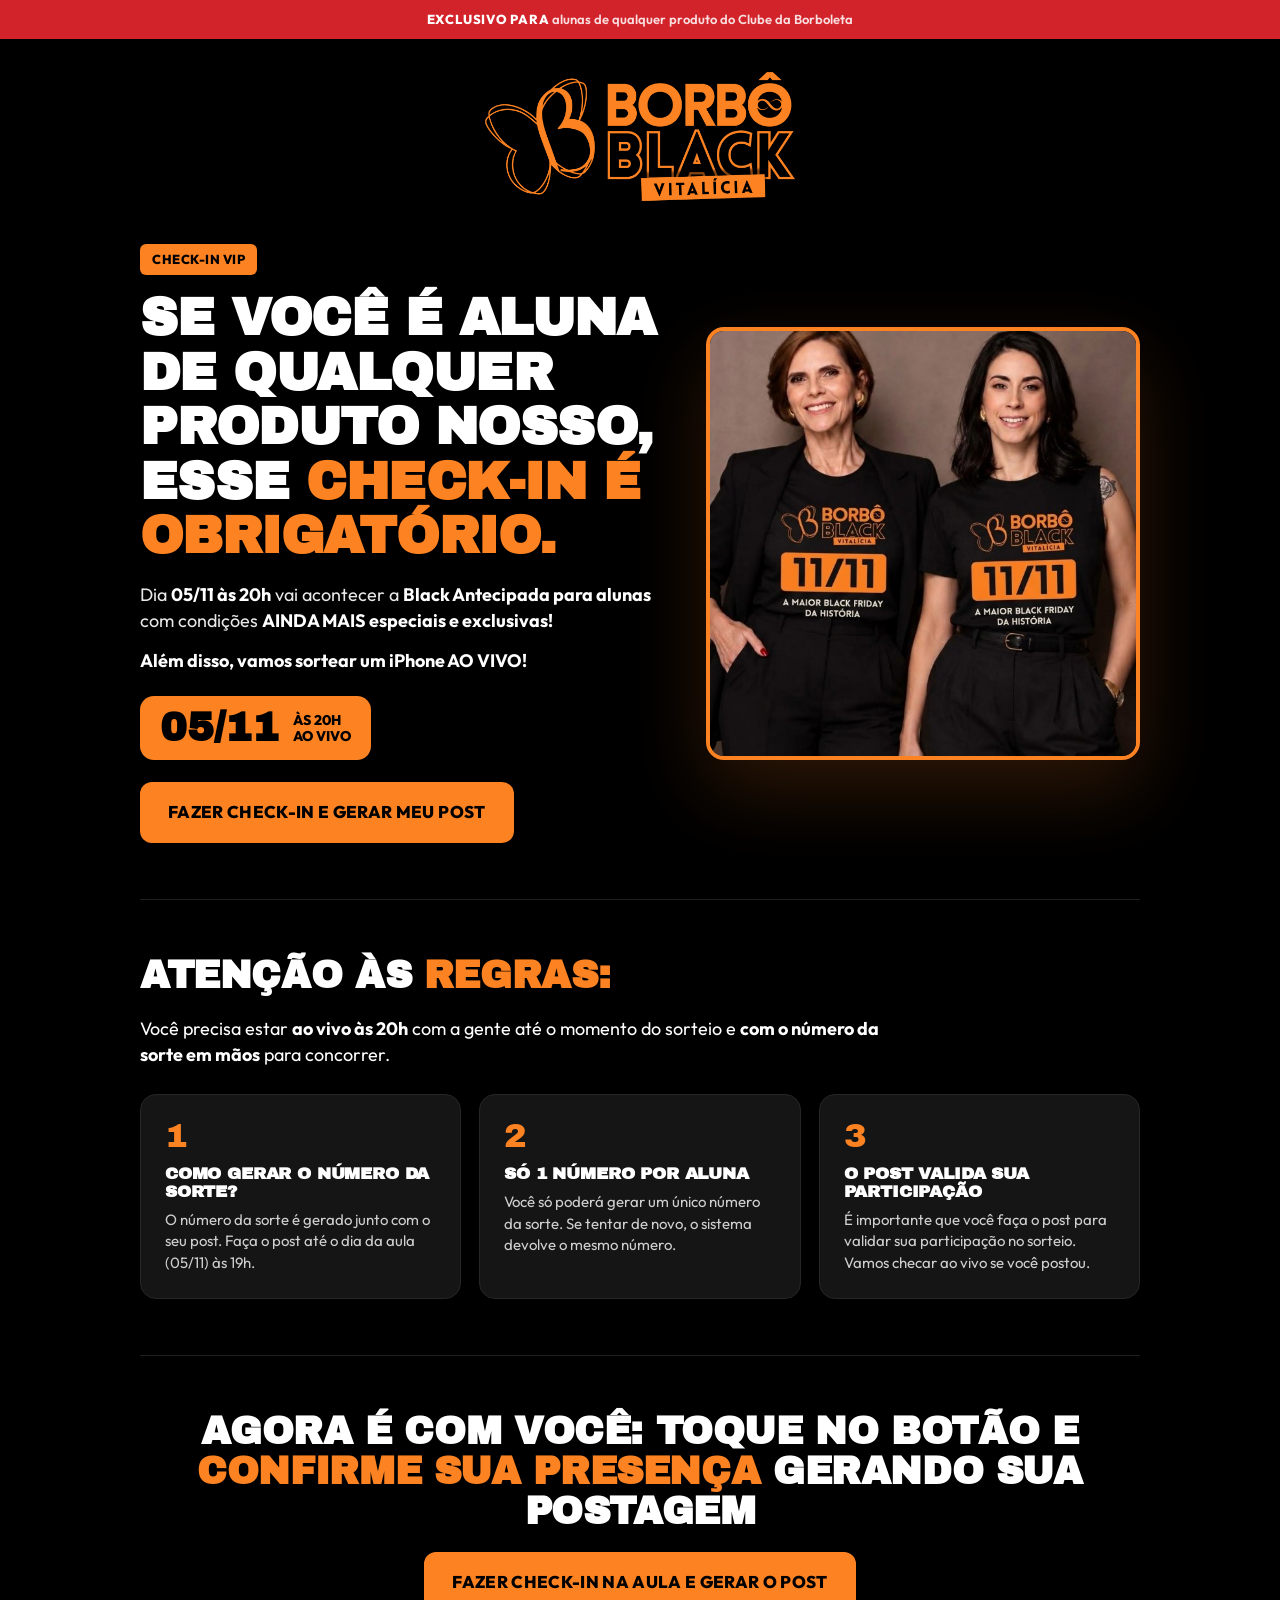
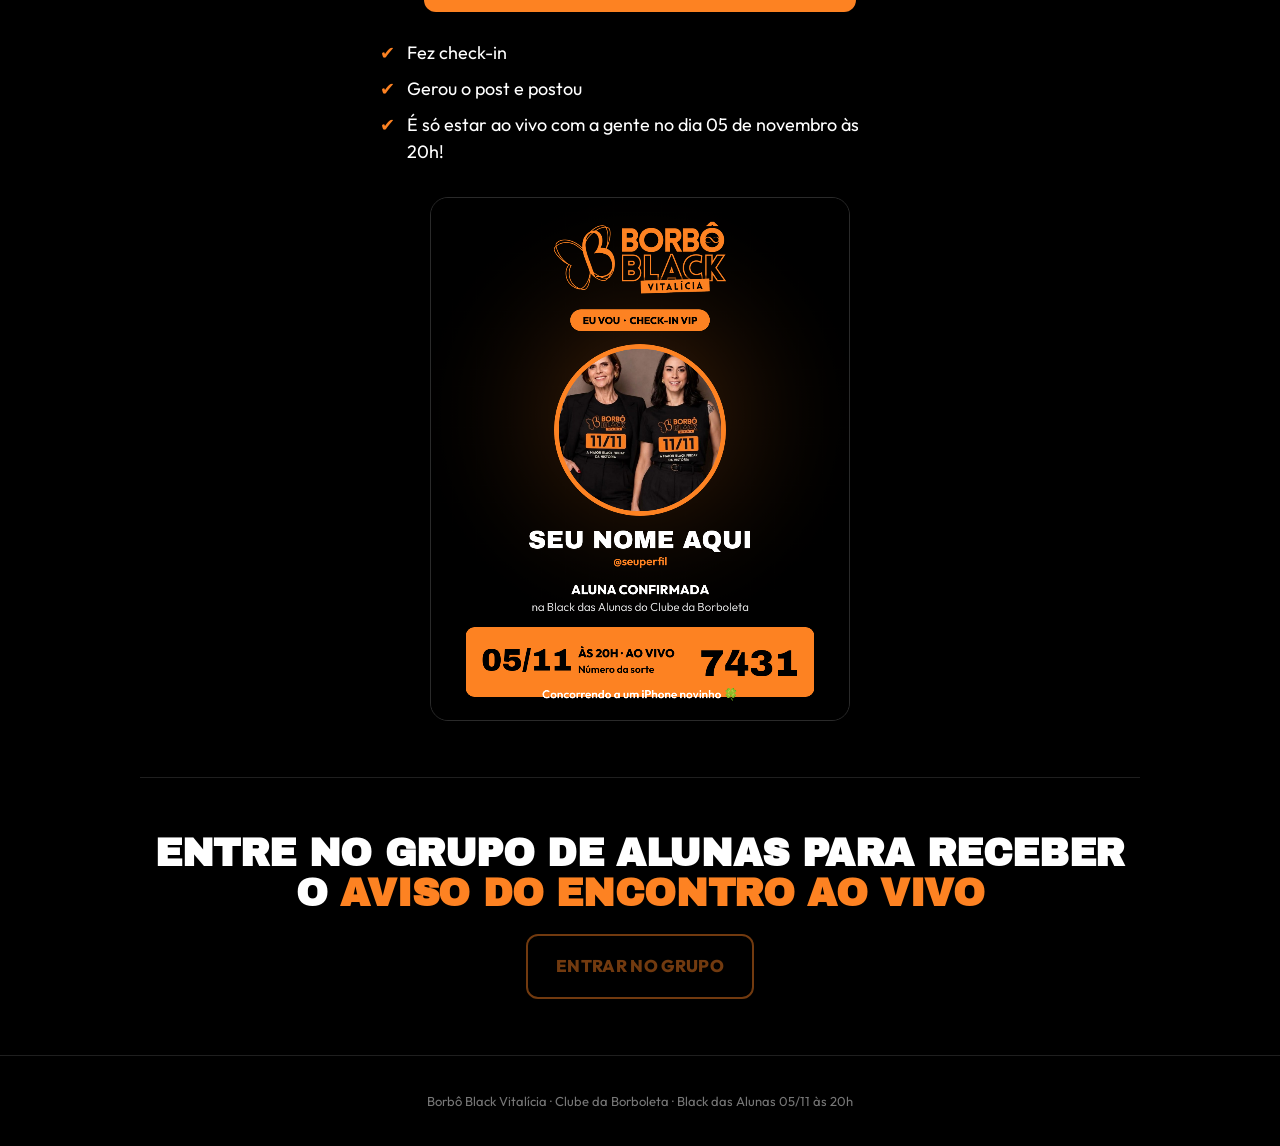
==== public/index.html @ 42cd61da "Check-in VIP Borbô Black: página, gerador de post e edge function Co-Authored-By: Claude Fable 5.1 <" ====
<!doctype html>
<html lang="pt-BR">
<head>
<meta charset="utf-8">
<meta name="viewport" content="width=device-width, initial-scale=1">
<title>Check-in VIP | BorbôBlack Vitalícia</title>
<meta name="description" content="Check-in obrigatório para alunas do Clube da Borboleta: Black Antecipada dia 05/11 às 20h, ao vivo, com sorteio de um iPhone.">
<meta property="og:title" content="Check-in VIP | BorbôBlack Vitalícia">
<meta property="og:description" content="Alunas do Clube da Borboleta: faça o check-in, gere seu post e concorra a um iPhone ao vivo no dia 05/11 às 20h.">
<meta property="og:image" content="assets/fabiola-nina.jpg">
<link rel="icon" href="assets/logo.png">
<link rel="preconnect" href="https://fonts.googleapis.com"><link rel="preconnect" href="https://fonts.gstatic.com" crossorigin>
<link href="https://fonts.googleapis.com/css2?family=Archivo+Black&family=Outfit:wght@400;600;800&display=swap" rel="stylesheet">
<style>
:root{--laranja:#fd8222;--preto:#000;--cinza:#151515;--branco:#fff;--vermelho:#d3232a}
*{box-sizing:border-box;margin:0;padding:0}
html{scroll-behavior:smooth}
body{background:var(--preto);color:var(--branco);font-family:Outfit,system-ui,sans-serif;line-height:1.45;-webkit-font-smoothing:antialiased}
h1,h2,h3,.titulo{font-family:"Archivo Black",Outfit,sans-serif;text-transform:uppercase;line-height:1.05;letter-spacing:-.01em}
.wrap{max-width:1040px;margin:0 auto;padding:0 20px}
.tarja{background:var(--vermelho);text-align:center;font-weight:800;text-transform:uppercase;letter-spacing:.06em;font-size:13px;padding:10px 16px}
.tarja span{opacity:.85;font-weight:600;text-transform:none;letter-spacing:0}
header{padding:28px 0 8px;text-align:center}
header img{width:min(320px,70vw)}
.hero{display:grid;grid-template-columns:1.1fr .9fr;gap:36px;align-items:center;padding:24px 0 56px}
.hero .foto{border:4px solid var(--laranja);border-radius:18px;overflow:hidden;box-shadow:0 30px 80px rgba(253,130,34,.18)}
.hero .foto img{display:block;width:100%;height:100%;object-fit:cover;aspect-ratio:1}
.eyebrow{display:inline-block;background:var(--laranja);color:#000;font-weight:800;text-transform:uppercase;padding:6px 12px;border-radius:6px;font-size:13px;letter-spacing:.04em;margin-bottom:16px}
h1{font-size:clamp(30px,5vw,52px);margin-bottom:18px}
h1 em{font-style:normal;color:var(--laranja)}
.hero p{font-size:18px;margin-bottom:14px;color:#e8e8e8}
.hero p strong{color:#fff}
.data{display:inline-flex;align-items:center;gap:14px;background:var(--laranja);color:#000;border-radius:14px;padding:12px 20px;margin:8px 0 22px}
.data b{font-family:"Archivo Black";font-size:40px;line-height:1}
.data span{font-weight:800;text-transform:uppercase;font-size:14px;line-height:1.15}
.btn{display:inline-block;background:var(--laranja);color:#000;font-weight:800;text-transform:uppercase;font-size:17px;padding:18px 28px;border-radius:12px;border:0;cursor:pointer;text-decoration:none;letter-spacing:.02em;transition:transform .12s,filter .12s;font-family:Outfit}
.btn:hover{transform:translateY(-2px);filter:brightness(1.06)}
.btn.sec{background:transparent;color:var(--laranja);border:2px solid var(--laranja)}
.btn[disabled]{opacity:.5;cursor:wait;transform:none}
section{padding:56px 0;border-top:1px solid #1f1f1f}
h2{font-size:clamp(24px,3.6vw,38px);margin-bottom:20px}
h2 em{font-style:normal;color:var(--laranja)}
.regras{display:grid;grid-template-columns:repeat(3,1fr);gap:18px;margin-top:26px}
.card{background:var(--cinza);border:1px solid #262626;border-radius:16px;padding:24px}
.card .n{font-family:"Archivo Black";color:var(--laranja);font-size:34px;line-height:1;margin-bottom:12px}
.card h3{font-size:17px;margin-bottom:8px}
.card p{color:#cfcfcf;font-size:15px}
.checks{list-style:none;margin:22px 0;display:grid;gap:10px}
.checks li{display:flex;gap:12px;align-items:flex-start;font-size:18px}
.checks li::before{content:"✔";color:var(--laranja);font-weight:800;flex:none}
.centro{text-align:center}
.mock{margin:32px auto 0;max-width:420px;border-radius:18px;overflow:hidden;border:1px solid #2a2a2a;background:#0b0b0b}
.mock canvas,.mock img{width:100%;display:block}
footer{padding:36px 0;text-align:center;color:#777;font-size:13px;border-top:1px solid #1f1f1f}
/* modal */
.modal{position:fixed;inset:0;background:rgba(0,0,0,.86);display:none;align-items:flex-start;justify-content:center;overflow:auto;padding:24px 14px;z-index:50}
.modal.aberto{display:flex}
.painel{background:#0e0e0e;border:1px solid #2a2a2a;border-radius:20px;width:100%;max-width:560px;padding:28px 24px;position:relative}
.fechar{position:absolute;right:14px;top:10px;background:none;border:0;color:#888;font-size:30px;cursor:pointer}
.painel h2{font-size:24px;margin-bottom:6px}
.painel .sub{color:#bbb;margin-bottom:20px;font-size:15px}
label{display:block;font-weight:600;font-size:14px;margin:14px 0 6px;color:#ddd}
input[type=text],input[type=email],input[type=tel]{width:100%;background:#161616;border:1px solid #333;color:#fff;border-radius:10px;padding:14px;font-size:16px;font-family:Outfit}
input:focus{outline:2px solid var(--laranja);border-color:var(--laranja)}
.foto-in{display:flex;align-items:center;gap:16px;background:#161616;border:1px dashed #444;border-radius:12px;padding:14px;cursor:pointer}
.foto-in img{width:72px;height:72px;border-radius:50%;object-fit:cover;background:#222;border:3px solid var(--laranja)}
.foto-in span{font-size:14px;color:#bbb}
.foto-in input{display:none}
.confirma{display:flex;gap:12px;align-items:flex-start;margin:20px 0 6px;background:#161616;border:1px solid #333;border-radius:12px;padding:14px;font-size:15px}
.confirma input{width:22px;height:22px;flex:none;accent-color:var(--laranja);margin-top:2px}
.erro{color:#ff6b6b;font-size:14px;margin-top:10px;min-height:20px}
.painel .btn{width:100%;margin-top:16px}
/* resultado */
.res{display:none;text-align:center}
.res.aberto{display:block}
.res .numero{font-family:"Archivo Black";font-size:64px;color:var(--laranja);line-height:1}
.res canvas{width:100%;max-width:400px;border-radius:14px;margin:18px auto;display:block;border:1px solid #2a2a2a}
.res .acoes{display:grid;gap:10px}
.res .aviso{background:#1a1a1a;border-left:4px solid var(--laranja);padding:12px 14px;text-align:left;font-size:14px;color:#ddd;border-radius:8px;margin-top:16px}
@media(max-width:820px){.hero{grid-template-columns:1fr}.hero .foto{order:-1;max-width:420px;margin:0 auto}.regras{grid-template-columns:1fr}.data b{font-size:32px}}
</style>
</head>
<body>

<div class="tarja">Exclusivo para <span>alunas de qualquer produto do Clube da Borboleta</span></div>

<header><img src="assets/logo.png" alt="Borbô Black Vitalícia"></header>

<main class="wrap">
<div class="hero">
  <div>
    <span class="eyebrow">Check-in VIP</span>
    <h1>Se você é aluna de qualquer produto nosso, esse <em>check-in é obrigatório.</em></h1>
    <p>Dia <strong>05/11 às 20h</strong> vai acontecer a <strong>Black Antecipada para alunas</strong> com condições <strong>AINDA MAIS especiais e exclusivas!</strong></p>
    <p><strong>Além disso, vamos sortear um iPhone AO VIVO!</strong></p>
    <div class="data"><b>05/11</b><span>às 20h<br>ao vivo</span></div>
    <br><a class="btn" href="#checkin" data-abrir>Fazer check-in e gerar meu post</a>
  </div>
  <div class="foto"><img src="assets/fabiola-nina.jpg" alt="Fabíola e Nina — Borbô Black Vitalícia"></div>
</div>

<section id="regras">
  <h2>Atenção às <em>regras:</em></h2>
  <p style="font-size:18px;max-width:760px">Você precisa estar <strong>ao vivo às 20h</strong> com a gente até o momento do sorteio e <strong>com o número da sorte em mãos</strong> para concorrer.</p>
  <div class="regras">
    <div class="card"><div class="n">1</div><h3>Como gerar o número da sorte?</h3><p>O número da sorte é gerado junto com o seu post. Faça o post até o dia da aula (05/11) às 19h.</p></div>
    <div class="card"><div class="n">2</div><h3>Só 1 número por aluna</h3><p>Você só poderá gerar um único número da sorte. Se tentar de novo, o sistema devolve o mesmo número.</p></div>
    <div class="card"><div class="n">3</div><h3>O post valida sua participação</h3><p>É importante que você faça o post para validar sua participação no sorteio. Vamos checar ao vivo se você postou.</p></div>
  </div>
</section>

<section id="checkin" class="centro">
  <h2>Agora é com você: toque no botão e <em>confirme sua presença</em> gerando sua postagem</h2>
  <a class="btn" href="#checkin" data-abrir>Fazer check-in na aula e gerar o post</a>
  <ul class="checks" style="max-width:520px;margin:28px auto;text-align:left">
    <li>Fez check-in</li>
    <li>Gerou o post e postou</li>
    <li>É só estar ao vivo com a gente no dia 05 de novembro às 20h!</li>
  </ul>
  <div class="mock"><canvas id="mock" width="1080" height="1350"></canvas></div>
</section>

<section id="grupo" class="centro">
  <h2>Entre no grupo de alunas para receber o <em>aviso do encontro ao vivo</em></h2>
  <a class="btn sec" id="btnGrupo" href="#" target="_blank" rel="noopener">Entrar no grupo</a>
</section>
</main>

<footer>Borbô Black Vitalícia · Clube da Borboleta · Black das Alunas 05/11 às 20h</footer>

<!-- MODAL -->
<div class="modal" id="modal" role="dialog" aria-modal="true">
  <div class="painel">
    <button class="fechar" data-fechar aria-label="Fechar">×</button>
    <form id="form" novalidate>
      <h2>Check-in <span style="color:var(--laranja)">VIP</span></h2>
      <p class="sub">Preencha com os dados da sua compra. Você só pode gerar um número da sorte.</p>
      <label class="foto-in" for="foto">
        <img id="prev" alt="" src="data:image/svg+xml,%3Csvg xmlns='http://www.w3.org/2000/svg' viewBox='0 0 72 72'%3E%3Ccircle cx='36' cy='28' r='13' fill='%23444'/%3E%3Cpath d='M12 66c3-15 12-22 24-22s21 7 24 22z' fill='%23444'/%3E%3C/svg%3E">
        <span><strong style="color:#fff">Sua foto</strong><br>Toque para escolher (vai aparecer no post)</span>
        <input type="file" id="foto" name="foto" accept="image/*">
      </label>
      <label for="nome">Nome</label><input type="text" id="nome" name="nome" autocomplete="name" required placeholder="Como quer aparecer no post">
      <label for="email">E-mail de compra do produto</label><input type="email" id="email" name="email" autocomplete="email" required placeholder="o mesmo e-mail da compra">
      <label for="whatsapp">WhatsApp</label><input type="tel" id="whatsapp" name="whatsapp" autocomplete="tel" required placeholder="(11) 99999-9999">
      <label for="instagram">Instagram</label><input type="text" id="instagram" name="instagram" required placeholder="@seuperfil">
      <label class="confirma"><input type="checkbox" id="confirmou" name="confirmou" value="1"><span>Confirmo que estarei presente na Black para Alunas dia <strong>05/11 às 20h</strong>.</span></label>
      <div class="erro" id="erro"></div>
      <button class="btn" type="submit" id="enviar">Gerar meu número da sorte</button>
    </form>

    <div class="res" id="res">
      <h2 id="resTitulo">Check-in feito!</h2>
      <p class="sub" id="resSub">Seu número da sorte:</p>
      <div class="numero" id="resNumero">0000</div>
      <canvas id="post" width="1080" height="1350"></canvas>
      <div class="acoes">
        <button class="btn" id="baixar">Baixar o post</button>
        <button class="btn sec" id="compartilhar" style="display:none">Compartilhar / postar agora</button>
      </div>
      <div class="aviso"><strong>Agora poste no seu feed</strong> e marque o Clube da Borboleta. Vamos checar ao vivo se você postou. Guarde seu número: ele não muda.</div>
    </div>
  </div>
</div>

<script>
// ===== CONFIG =====
const FUNCAO = "https://uzsbtzfmctrhgsmjugkm.supabase.co/functions/v1/checkin-borbo";
const GRUPO_URL = "";            // link do grupo de alunas (WhatsApp) — vazio = botão desativado
const MARCAR = "@clubedaborboleta"; // handle que aparece no post (ajustar)
// ==================

const $ = s => document.querySelector(s);
const btnGrupo = $("#btnGrupo");
if (GRUPO_URL) btnGrupo.href = GRUPO_URL; else { btnGrupo.setAttribute("disabled",""); btnGrupo.style.opacity=".45"; btnGrupo.addEventListener("click",e=>e.preventDefault()); }

document.querySelectorAll("[data-abrir]").forEach(b=>b.addEventListener("click",e=>{e.preventDefault();$("#modal").classList.add("aberto");document.body.style.overflow="hidden";}));
document.querySelectorAll("[data-fechar]").forEach(b=>b.addEventListener("click",()=>{$("#modal").classList.remove("aberto");document.body.style.overflow="";}));

// máscara de WhatsApp
$("#whatsapp").addEventListener("input",e=>{let d=e.target.value.replace(/\D/g,"").slice(0,11);let s=d;if(d.length>2)s="("+d.slice(0,2)+") "+d.slice(2);if(d.length>7)s="("+d.slice(0,2)+") "+d.slice(2,7)+"-"+d.slice(7);e.target.value=s;});

// foto: recorta em quadrado 900px antes de enviar
let fotoBlob=null, fotoImg=null;
$("#foto").addEventListener("change",async e=>{
  const f=e.target.files[0]; if(!f) return;
  const img=await carregarImagem(URL.createObjectURL(f));
  const c=document.createElement("canvas"); c.width=c.height=900;
  const s=Math.min(img.width,img.height); const sx=(img.width-s)/2, sy=(img.height-s)/2;
  c.getContext("2d").drawImage(img,sx,sy,s,s,0,0,900,900);
  fotoBlob=await new Promise(r=>c.toBlob(r,"image/jpeg",.88));
  fotoImg=img; $("#prev").src=c.toDataURL("image/jpeg",.7);
});
function carregarImagem(src){return new Promise((ok,err)=>{const i=new Image();i.crossOrigin="anonymous";i.onload=()=>ok(i);i.onerror=err;i.src=src;});}

// envio
$("#form").addEventListener("submit",async e=>{
  e.preventDefault(); const erro=$("#erro"); erro.textContent="";
  const nome=$("#nome").value.trim(), email=$("#email").value.trim(), wa=$("#whatsapp").value, ig=$("#instagram").value.trim();
  if(!fotoBlob) return erro.textContent="Escolha uma foto sua.";
  if(nome.length<3) return erro.textContent="Informe seu nome.";
  if(!/^[^\s@]+@[^\s@]+\.[^\s@]+$/.test(email)) return erro.textContent="E-mail inválido.";
  if(wa.replace(/\D/g,"").length<10) return erro.textContent="WhatsApp incompleto.";
  if(!ig) return erro.textContent="Informe seu Instagram.";
  if(!$("#confirmou").checked) return erro.textContent="Confirme sua presença no dia 05/11 às 20h.";
  const fd=new FormData(); fd.append("nome",nome); fd.append("email",email); fd.append("whatsapp",wa); fd.append("instagram",ig); fd.append("confirmou","1");
  fd.append("foto",fotoBlob,"foto.jpg"); fd.append("utm",JSON.stringify(Object.fromEntries(new URLSearchParams(location.search))));
  const btn=$("#enviar"); btn.disabled=true; btn.textContent="Gerando...";
  try{
    const r=await fetch(FUNCAO,{method:"POST",body:fd}); const j=await r.json();
    if(!r.ok||j.erro) throw new Error(j.erro||"Falha ao enviar.");
    await mostrarResultado(j);
  }catch(ex){ erro.textContent=ex.message; }
  finally{ btn.disabled=false; btn.textContent="Gerar meu número da sorte"; }
});

let postBlob=null;
async function mostrarResultado(j){
  $("#form").style.display="none"; $("#res").classList.add("aberto");
  $("#resNumero").textContent=String(j.numero_sorte);
  if(j.ja_existe){ $("#resTitulo").textContent="Você já fez check-in"; $("#resSub").textContent="Seu número da sorte continua o mesmo:"; }
  const img = fotoImg && !j.ja_existe ? fotoImg : await carregarImagem(j.foto_url);
  await desenharPost($("#post"), {nome:j.nome, numero:j.numero_sorte, foto:img, instagram:j.instagram});
  postBlob=await new Promise(r=>$("#post").toBlob(r,"image/png"));
  const arquivo=new File([postBlob],"check-in-borbo-black.png",{type:"image/png"});
  if(navigator.canShare && navigator.canShare({files:[arquivo]})){ const b=$("#compartilhar"); b.style.display="block"; b.onclick=()=>navigator.share({files:[arquivo],title:"Check-in VIP Borbô Black"}).catch(()=>{}); }
  $("#baixar").onclick=()=>{const a=document.createElement("a");a.href=URL.createObjectURL(postBlob);a.download="check-in-borbo-black.png";a.click();};
  try{ if(window.fbq) fbq("track","CompleteRegistration"); }catch(_){}
}

// ===== DESENHO DO POST (1080x1350) =====
const LARANJA="#fd8222";
let logoImg=null;
async function desenharPost(canvas,{nome,numero,foto,instagram}){
  await document.fonts.load('80px "Archivo Black"'); await document.fonts.load('800 40px Outfit');
  if(!logoImg) logoImg=await carregarImagem("assets/logo.png");
  const c=canvas.getContext("2d"), W=1080, H=1350;
  c.fillStyle="#000"; c.fillRect(0,0,W,H);
  // brilho laranja sutil
  const g=c.createRadialGradient(W/2,560,50,W/2,560,620); g.addColorStop(0,"rgba(253,130,34,.22)"); g.addColorStop(1,"rgba(0,0,0,0)"); c.fillStyle=g; c.fillRect(0,0,W,H);
  // logo
  const lw=460, lh=lw*logoImg.height/logoImg.width; c.drawImage(logoImg,(W-lw)/2,54,lw,lh);
  // selo
  selo(c, W/2, 54+lh+34, "EU VOU  ·  CHECK-IN VIP");
  // foto circular com anel
  const cy=600, r=210;
  c.save(); c.beginPath(); c.arc(W/2,cy,r+12,0,Math.PI*2); c.fillStyle=LARANJA; c.fill(); c.restore();
  c.save(); c.beginPath(); c.arc(W/2,cy,r,0,Math.PI*2); c.clip();
  const s=Math.min(foto.width,foto.height); c.drawImage(foto,(foto.width-s)/2,(foto.height-s)/2,s,s,W/2-r,cy-r,r*2,r*2); c.restore();
  // nome
  c.textAlign="center"; c.fillStyle="#fff";
  const nomeUp=nome.toUpperCase(); let fs=64; c.font=`${fs}px "Archivo Black"`;
  while(c.measureText(nomeUp).width>W-140 && fs>34){fs-=3;c.font=`${fs}px "Archivo Black"`;}
  c.fillText(nomeUp,W/2,cy+r+96);
  if(instagram){ c.font='600 30px Outfit'; c.fillStyle=LARANJA; c.fillText("@"+instagram,W/2,cy+r+140); }
  // confirmada
  c.fillStyle="#fff"; c.font='800 34px Outfit'; c.fillText("ALUNA CONFIRMADA",W/2,cy+r+215);
  c.fillStyle="#cfcfcf"; c.font='400 30px Outfit'; c.fillText("na Black das Alunas do Clube da Borboleta",W/2,cy+r+258);
  // bloco data + número
  const by=cy+r+300, bh=180; arred(c,90,by,W-180,bh,22,LARANJA);
  c.fillStyle="#000"; c.textAlign="left";
  c.font='80px "Archivo Black"'; c.fillText("05/11",130,by+112);
  c.font='800 30px Outfit'; c.fillText("ÀS 20H · AO VIVO",380,by+78);
  c.font='600 26px Outfit'; c.fillText("Número da sorte",380,by+118);
  c.textAlign="right"; c.font='96px "Archivo Black"'; c.fillText(String(numero),W-130,by+126);
  // rodapé
  c.textAlign="center"; c.fillStyle="#fff"; c.font='600 30px Outfit'; c.fillText("Concorrendo a um iPhone novinho 🍀",W/2,H-56);
}
function selo(c,x,y,txt){c.font='800 26px Outfit';const w=c.measureText(txt).width+64;arred(c,x-w/2,y,w,56,28,LARANJA);c.fillStyle="#000";c.textAlign="center";c.fillText(txt,x,y+38);}
function arred(c,x,y,w,h,r,cor){c.fillStyle=cor;c.beginPath();c.roundRect(x,y,w,h,r);c.fill();}

// mockup da seção 2 (exemplo)
(async()=>{try{
  const ex=await carregarImagem("assets/fabiola-nina.jpg");
  await desenharPost($("#mock"),{nome:"Seu nome aqui",numero:"7431",foto:ex,instagram:"seuperfil"});
}catch(e){console.warn(e)}})();
</script>
</body>
</html>
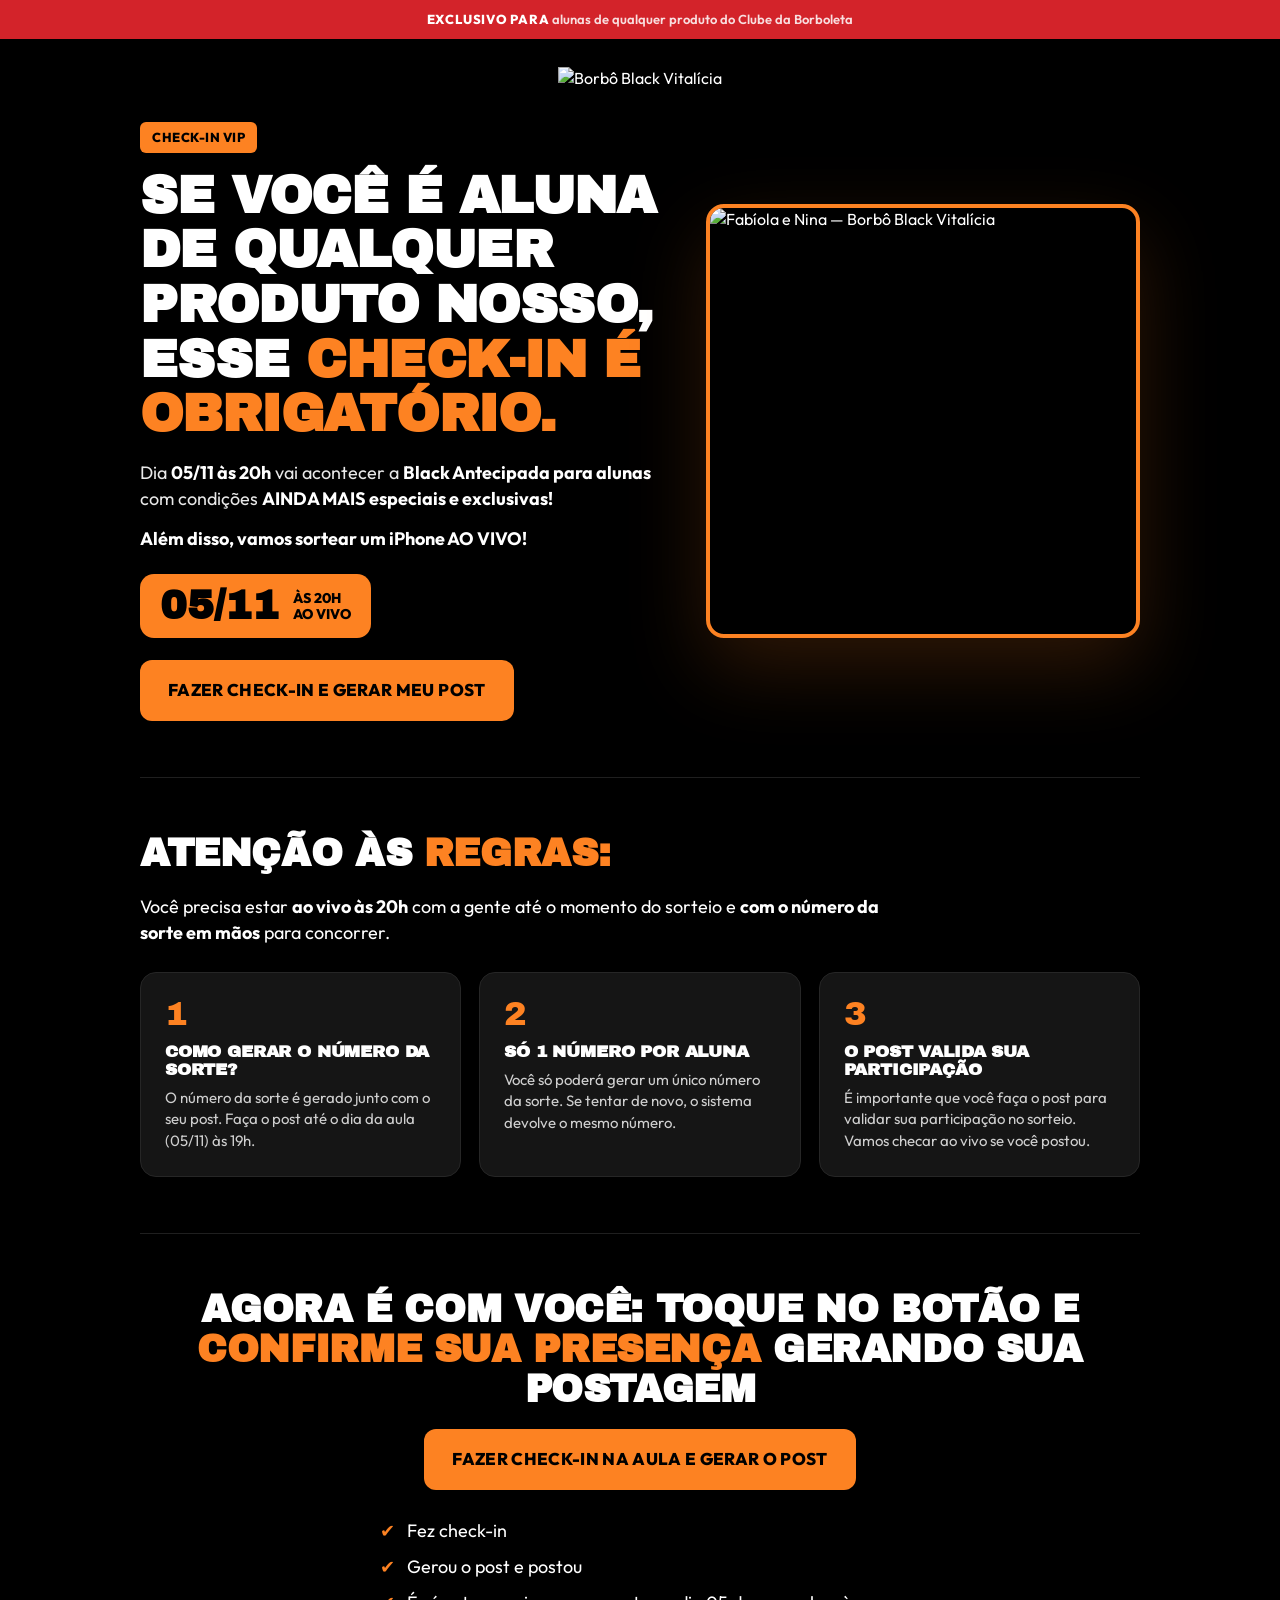
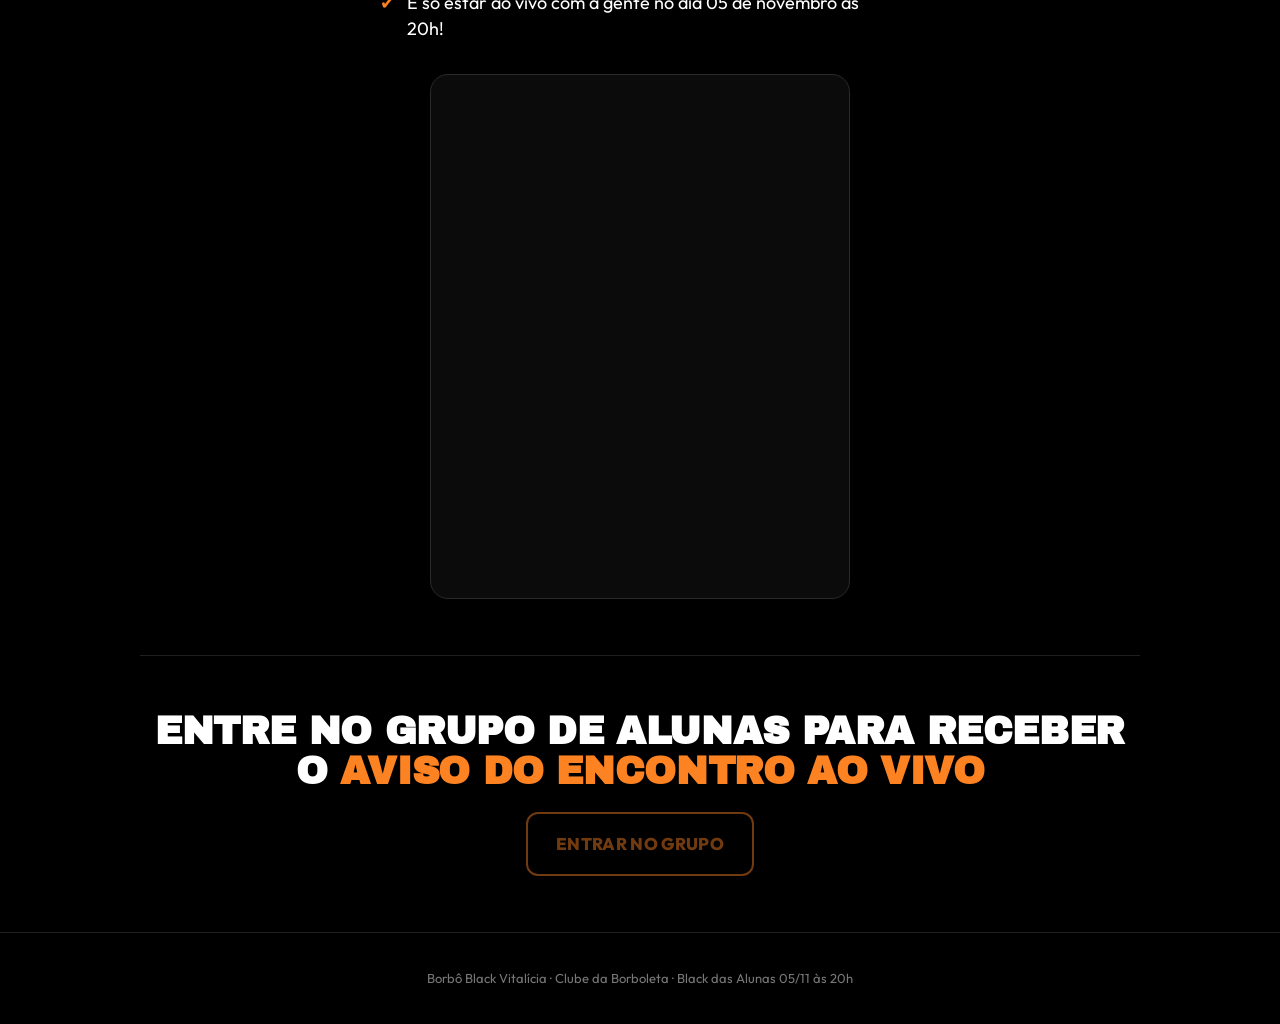
==== commit b07b49ee: "Assets servidos pelo Storage do Supabase Co-Authored-By: Claude Fable 5.1 <noreply@anthropic.com>" ====
--- a/public/index.html
+++ b/public/index.html
@@ -7,8 +7,8 @@
 <meta name="description" content="Check-in obrigatório para alunas do Clube da Borboleta: Black Antecipada dia 05/11 às 20h, ao vivo, com sorteio de um iPhone.">
 <meta property="og:title" content="Check-in VIP | BorbôBlack Vitalícia">
 <meta property="og:description" content="Alunas do Clube da Borboleta: faça o check-in, gere seu post e concorra a um iPhone ao vivo no dia 05/11 às 20h.">
-<meta property="og:image" content="assets/fabiola-nina.jpg">
-<link rel="icon" href="assets/logo.png">
+<meta property="og:image" content="https://uzsbtzfmctrhgsmjugkm.supabase.co/storage/v1/object/public/borbo-checkin/assets/fabiola-nina.jpg">
+<link rel="icon" href="https://uzsbtzfmctrhgsmjugkm.supabase.co/storage/v1/object/public/borbo-checkin/assets/logo.png">
 <link rel="preconnect" href="https://fonts.googleapis.com"><link rel="preconnect" href="https://fonts.gstatic.com" crossorigin>
 <link href="https://fonts.googleapis.com/css2?family=Archivo+Black&family=Outfit:wght@400;600;800&display=swap" rel="stylesheet">
 <style>
@@ -84,7 +84,7 @@
 
 <div class="tarja">Exclusivo para <span>alunas de qualquer produto do Clube da Borboleta</span></div>
 
-<header><img src="assets/logo.png" alt="Borbô Black Vitalícia"></header>
+<header><img src="https://uzsbtzfmctrhgsmjugkm.supabase.co/storage/v1/object/public/borbo-checkin/assets/logo.png" alt="Borbô Black Vitalícia"></header>
 
 <main class="wrap">
 <div class="hero">
@@ -96,7 +96,7 @@
     <div class="data"><b>05/11</b><span>às 20h<br>ao vivo</span></div>
     <br><a class="btn" href="#checkin" data-abrir>Fazer check-in e gerar meu post</a>
   </div>
-  <div class="foto"><img src="assets/fabiola-nina.jpg" alt="Fabíola e Nina — Borbô Black Vitalícia"></div>
+  <div class="foto"><img src="https://uzsbtzfmctrhgsmjugkm.supabase.co/storage/v1/object/public/borbo-checkin/assets/fabiola-nina.jpg" alt="Fabíola e Nina — Borbô Black Vitalícia"></div>
 </div>
 
 <section id="regras">
@@ -233,7 +233,7 @@
 let logoImg=null;
 async function desenharPost(canvas,{nome,numero,foto,instagram}){
   await document.fonts.load('80px "Archivo Black"'); await document.fonts.load('800 40px Outfit');
-  if(!logoImg) logoImg=await carregarImagem("assets/logo.png");
+  if(!logoImg) logoImg=await carregarImagem("https://uzsbtzfmctrhgsmjugkm.supabase.co/storage/v1/object/public/borbo-checkin/assets/logo.png");
   const c=canvas.getContext("2d"), W=1080, H=1350;
   c.fillStyle="#000"; c.fillRect(0,0,W,H);
   // brilho laranja sutil
@@ -271,7 +271,7 @@
 
 // mockup da seção 2 (exemplo)
 (async()=>{try{
-  const ex=await carregarImagem("assets/fabiola-nina.jpg");
+  const ex=await carregarImagem("https://uzsbtzfmctrhgsmjugkm.supabase.co/storage/v1/object/public/borbo-checkin/assets/fabiola-nina.jpg");
   await desenharPost($("#mock"),{nome:"Seu nome aqui",numero:"7431",foto:ex,instagram:"seuperfil"});
 }catch(e){console.warn(e)}})();
 </script>
